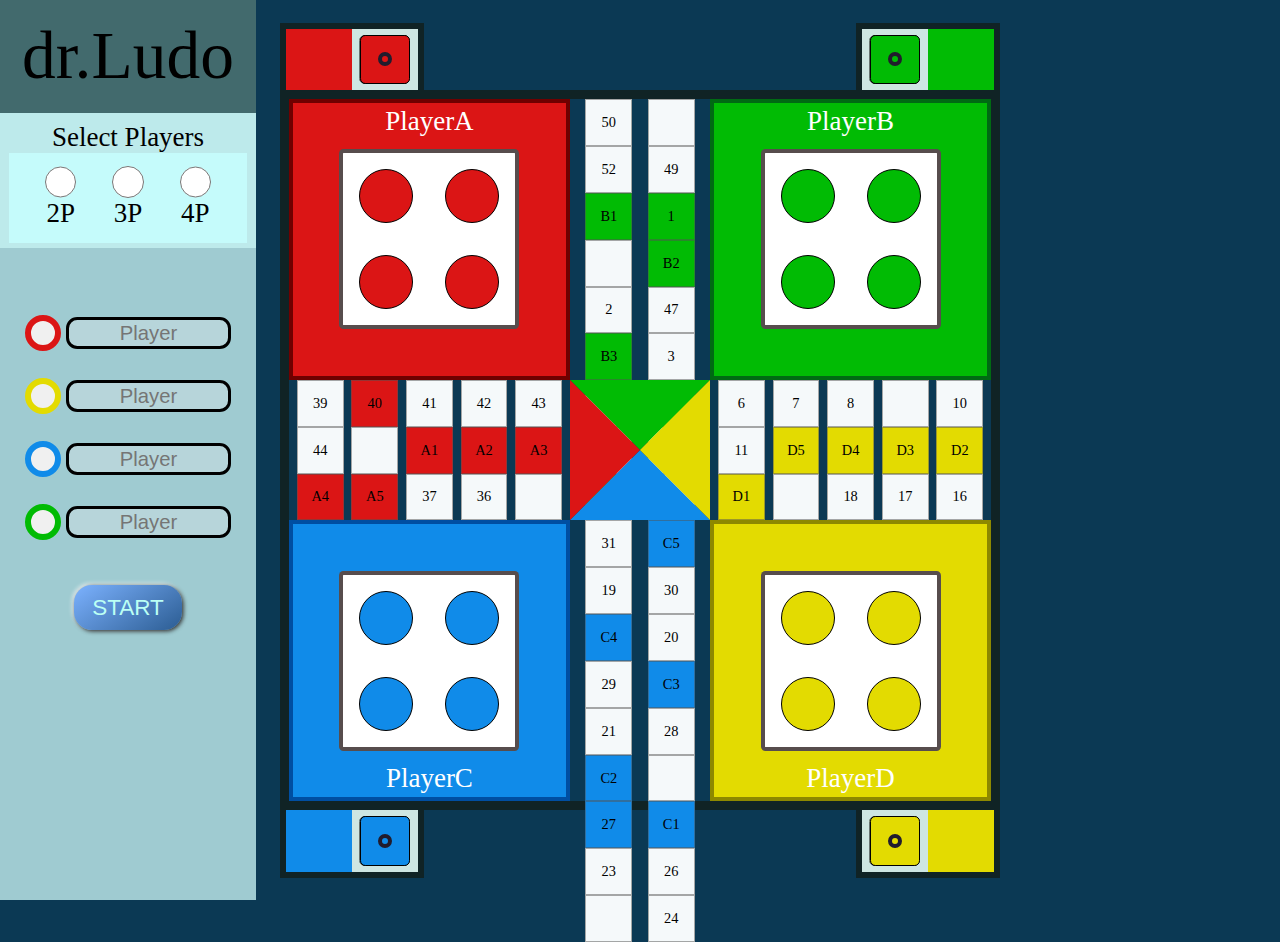
==== Ludo.html @ 198442c1 "Changes made on 26/06/2024 12:09 AM" ====
<!DOCTYPE html>
<html lang="en">

<head>
  <meta charset="UTF-8" />
  <meta name="viewport" content="width=device-width, initial-scale=1.0" />
  <link rel="stylesheet" href="https://cdnjs.cloudflare.com/ajax/libs/font-awesome/6.5.1/css/all.min.css"
    integrity="sha512-DTOQO9RWCH3ppGqcWaEA1BIZOC6xxalwEsw9c2QQeAIftl+Vegovlnee1c9QX4TctnWMn13TZye+giMm8e2LwA=="
    crossorigin="anonymous" referrerpolicy="no-referrer" />
  <title>dr.Ludo</title>
  <link rel="stylesheet" href="Ludo.css" />
  <link rel="stylesheet" href="DiceRoll.css" />
</head>

<body>
  <div class="selectbox">
    <div class="welcome">
      dr.Ludo
    </div>
    <div class="gamemode">
      <p>Select Players</p>
      <div class="radio-group">
        <div class="p2">
          <label>
            <input type="radio" name="options" value="2" />
            <p>2P</p>
          </label>
        </div>
        <div class="p3">
          <label>
            <input type="radio" name="options" value="3" />
            <p>3P</p>
          </label>
        </div>
        <div class="p4">
          <label>
            <input type="radio" name="options" value="4" />
            <p>4P</p>
          </label>
        </div>
      </div>
    </div>

    <div class="nameboxes">
      <div class="name1">
        <label class="tickbox pname1">
          <input type="checkbox" class="Red" />
          <span class="custom-checkbox custom-checkbox1"></span>
          <input type="text" placeholder="Player" class="pInput pInput1 RedInput">
        </label>
      </div>
      <div class="name2">
        <label class="tickbox pname2">
          <input type="checkbox" class="Yellow" />
          <span class="custom-checkbox custom-checkbox2"></span>
          <input type="text" placeholder="Player" class="pInput pInput2 YellowInput">
        </label>
      </div>
      <div class="name3">
        <label class="tickbox pname3">
          <input type="checkbox" class="Blue" />
          <span class="custom-checkbox custom-checkbox3"></span>
          <input type="text" placeholder="Player" class="pInput pInput3 BlueInput">
        </label>
      </div>
      <div class="name4">
        <label class="tickbox pname4">
          <input type="checkbox" class="Green" />
          <span class="custom-checkbox custom-checkbox4"></span>
          <input type="text" placeholder="Player" class="pInput pInput4 GreenInput">
        </label>
      </div>
    </div>

    <div class="startgame">
      <button class="start">START</button>
      <p class="msg"></p>
    </div>

  </div>

  <div class="container">
    <div class="playerstop">
      <div class="player1">
        <div class="tockenbox"></div>
        <div class="diebox">
          <div class="theDice">
            <div class="scene">
              <div class="cube">
                <div class="face front">
                  <p>1</p>
                  <div class="d d1"></div>
                </div>
                <div class="face back">
                  <p>6</p>
                  <div class="d"></div>
                  <div class="d"></div>
                  <div class="d"></div>
                  <div class="d"></div>
                  <div class="d"></div>
                  <div class="d"></div>
                </div>
                <div class="face left">
                  <p>2</p>
                  <div class="d"></div>
                  <div class="d"></div>
                </div>
                <div class="face right">
                  <p>5</p>
                  <div class="d"></div>
                  <div class="d"></div>
                  <div class="d5">
                    <div class="d"></div>
                  </div>
                  <div class="d"></div>
                  <div class="d"></div>
                </div>
                <div class="face top">
                  <p>3</p>
                  <div class="d"></div>
                  <div class="d"></div>
                  <div class="d"></div>
                </div>
                <div class="face bottom">
                  <p>4</p>
                  <div class="d"></div>
                  <div class="d"></div>
                  <div class="d"></div>
                  <div class="d"></div>
                </div>
              </div>
            </div>
          </div>
        </div>
      </div>
      <div class="player2">
        <div class="diebox">
          <div class="theDice">
            <div class="scene">
              <div class="cube">
                <div class="face front">
                  <p>1</p>
                  <div class="d d1"></div>
                </div>
                <div class="face back">
                  <p>6</p>
                  <div class="d"></div>
                  <div class="d"></div>
                  <div class="d"></div>
                  <div class="d"></div>
                  <div class="d"></div>
                  <div class="d"></div>
                </div>
                <div class="face left">
                  <p>2</p>
                  <div class="d"></div>
                  <div class="d"></div>
                </div>
                <div class="face right">
                  <p>5</p>
                  <div class="d"></div>
                  <div class="d"></div>
                  <div class="d5">
                    <div class="d"></div>
                  </div>
                  <div class="d"></div>
                  <div class="d"></div>
                </div>
                <div class="face top">
                  <p>3</p>
                  <div class="d"></div>
                  <div class="d"></div>
                  <div class="d"></div>
                </div>
                <div class="face bottom">
                  <p>4</p>
                  <div class="d"></div>
                  <div class="d"></div>
                  <div class="d"></div>
                  <div class="d"></div>
                </div>
              </div>
            </div>
          </div>
        </div>
        <div class="tockenbox"></div>
      </div>
    </div>

    <div class="ludobox">
      <div class="topbox">
        <div class="boxA">
          <div class="boxAa">
            <div class="boxAleft">
              <div class="boxAaa boxAa1">
                <div class="tocken tocken1-2">
                  <div class="fill">2</div>
                </div>
              </div>
              <div class="boxAaa boxAa2">
                <div class="tocken tocken1-1">
                  <div class="fill">1</div>
                </div>
              </div>
            </div>
            <div class="boxAright">
              <div class="boxAaa boxAa3">
                <div class="tocken tocken1-3">
                  <div class="fill">3</div>
                </div>
              </div>
              <div class="boxAaa boxAa4">
                <div class="tocken tocken1-4">
                  <div class="fill">4</div>
                </div>
              </div>
            </div>
          </div>
          <p>PlayerA</p>
        </div>
        <div class="upboxes">
          <div class="box box50">50</div>
          <div class="box box51"><i class="fa-solid fa-arrow-down"></i></div>
          <div class="box box52">52</div>
          <div class="box box49">49</div>
          <div class="box boxB1">B1</div>
          <div class="box box1">1</div>
          <div class="box box48"><i class="fa-regular fa-star"></i></div>
          <div class="box boxB2">B2</div>
          <div class="box box2">2</div>
          <div class="box box47">47</div>
          <div class="box boxB3">B3</div>
          <div class="box box3">3</div>
          <div class="box box46">46</div>
          <div class="box boxB4">B4</div>
          <div class="box box4">4</div>
          <div class="box box45">45</div>
          <div class="box boxB5">B5</div>
          <div class="box box5">5</div>
        </div>
        <div class="boxB">
          <div class="boxBb">
            <div class="boxBleft">
              <div class="boxBbb boxBb1">
                <div class="tocken tocken2-1">
                  <div class="fill">1</div>
                </div>
              </div>
              <div class="boxBbb boxBb4">
                <div class="tocken tocken2-4">
                  <div class="fill">4</div>
                </div>
              </div>
            </div>
            <div class="boxBright">
              <div class="boxBbb boxBb2">
                <div class="tocken tocken2-2">
                  <div class="fill">2</div>
                </div>
              </div>
              <div class="boxBbb boxBb3">
                <div class="tocken tocken2-3">
                  <div class="fill">3</div>
                </div>
              </div>
            </div>
          </div>
          <p>PlayerB</p>
        </div>
      </div>

      <div class="midbox">
        <div class="leftboxes">
          <div class="box box39">39</div>
          <div class="box box40">40</div>
          <div class="box box41">41</div>
          <div class="box box42">42</div>
          <div class="box box43">43</div>
          <div class="box box44">44</div>
          <div class="box box38"><i class="fa-solid fa-arrow-right"></i></div>
          <div class="box boxA1">A1</div>
          <div class="box boxA2">A2</div>
          <div class="box boxA3">A3</div>
          <div class="box boxA4">A4</div>
          <div class="box boxA5">A5</div>
          <div class="box box37">37</div>
          <div class="box box36">36</div>
          <div class="box box35"><i class="fa-regular fa-star"></i></div>
          <div class="box box34">34</div>
          <div class="box box33">33</div>
          <div class="box box32">32</div>
        </div>
        <div class="centrebox">
          <div class="triup"></div>
          <div class="centremid">
            <div class="trileft"></div>
            <div class="triright"></div>
          </div>
          <div class="tridown"></div>
        </div>
        <div class="rightboxes">
          <div class="box box6">6</div>
          <div class="box box7">7</div>
          <div class="box box8">8</div>
          <div class="box box9"><i class="fa-regular fa-star"></i></i></div>
          <div class="box box10">10</div>
          <div class="box box11">11</div>
          <div class="box boxD5">D5</div>
          <div class="box boxD4">D4</div>
          <div class="box boxD3">D3</div>
          <div class="box boxD2">D2</div>
          <div class="box boxD1">D1</div>
          <div class="box box12"><i class="fa-solid fa-arrow-left"></i></div>
          <div class="box box18">18</div>
          <div class="box box17">17</div>
          <div class="box box16">16</div>
          <div class="box box15">15</div>
          <div class="box box14">14</div>
          <div class="box box13">13</div>
        </div>
      </div>

      <div class="bottombox">
        <div class="boxC">
          <div class="boxCc">
            <div class="boxCleft">
              <div class="boxCcc boxCc3">
                <div class="tocken tocken3-3">
                  <div class="fill">3</div>
                </div>
              </div>
              <div class="boxCcc boxCc2">
                <div class="tocken tocken3-2">
                  <div class="fill">2</div>
                </div>
              </div>
            </div>
            <div class="boxCright">
              <div class="boxCcc boxCc4">
                <div class="tocken tocken3-4">
                  <div class="fill">4</div>
                </div>
              </div>
              <div class="boxCcc boxCc1">
                <div class="tocken tocken3-1">
                  <div class="fill">1</div>
                </div>
              </div>
            </div>
          </div>
          <p>PlayerC</p>
        </div>
        <div class="downboxes">
          <div class="box box31">31</div>
          <div class="box boxC5">C5</div>
          <div class="box box19">19</div>
          <div class="box box30">30</div>
          <div class="box boxC4">C4</div>
          <div class="box box20">20</div>
          <div class="box box29">29</div>
          <div class="box boxC3">C3</div>
          <div class="box box21">21</div>
          <div class="box box28">28</div>
          <div class="box boxC2">C2</div>
          <div class="box box22"><i class="fa-regular fa-star"></i></div>
          <div class="box box27">27</div>
          <div class="box boxC1">C1</div>
          <div class="box box23">23</div>
          <div class="box box26">26</div>
          <div class="box box25"><i class="fa-solid fa-arrow-up"></i></div>
          <div class="box box24">24</div>
        </div>
        <div class="boxD">
          <div class="boxDd">
            <div class="boxDleft">
              <div class="boxDdd boxDd4">
                <div class="tocken tocken4-4">
                  <div class="fill">4</div>
                </div>
              </div>
              <div class="boxDdd boxDd3">
                <div class="tocken tocken4-3">
                  <div class="fill">3</div>
                </div>
              </div>
            </div>
            <div class="boxDright">
              <div class="boxDdd boxDd1">
                <div class="tocken tocken4-1">
                  <div class="fill">1</div>
                </div>
              </div>
              <div class="boxDdd boxDd2">
                <div class="tocken tocken4-2">
                  <div class="fill">2</div>
                </div>
              </div>
            </div>
          </div>
          <p>PlayerD</p>
        </div>
      </div>
    </div>
    <div class="playersbottom">
      <div class="player3 ">
        <div class="tockenbox"></div>

        <div class="diebox">
          <div class="theDice">
            <div class="scene">
              <div class="cube">
                <div class="face front">
                  <p>1</p>
                  <div class="d d1"></div>
                </div>
                <div class="face back">
                  <p>6</p>
                  <div class="d"></div>
                  <div class="d"></div>
                  <div class="d"></div>
                  <div class="d"></div>
                  <div class="d"></div>
                  <div class="d"></div>
                </div>
                <div class="face left">
                  <p>2</p>
                  <div class="d"></div>
                  <div class="d"></div>
                </div>
                <div class="face right">
                  <p>5</p>
                  <div class="d"></div>
                  <div class="d"></div>
                  <div class="d5">
                    <div class="d"></div>
                  </div>
                  <div class="d"></div>
                  <div class="d"></div>
                </div>
                <div class="face top">
                  <p>3</p>
                  <div class="d"></div>
                  <div class="d"></div>
                  <div class="d"></div>
                </div>
                <div class="face bottom">
                  <p>4</p>
                  <div class="d"></div>
                  <div class="d"></div>
                  <div class="d"></div>
                  <div class="d"></div>
                </div>
              </div>
            </div>
          </div>
        </div>
      </div>
      <div class="player4">

        <div class="diebox">
          <div class="theDice">
            <div class="scene">
              <div class="cube">
                <div class="face front">
                  <p>1</p>
                  <div class="d d1"></div>
                </div>
                <div class="face back">
                  <p>6</p>
                  <div class="d"></div>
                  <div class="d"></div>
                  <div class="d"></div>
                  <div class="d"></div>
                  <div class="d"></div>
                  <div class="d"></div>
                </div>
                <div class="face left">
                  <p>2</p>
                  <div class="d"></div>
                  <div class="d"></div>
                </div>
                <div class="face right">
                  <p>5</p>
                  <div class="d"></div>
                  <div class="d"></div>
                  <div class="d5">
                    <div class="d"></div>
                  </div>
                  <div class="d"></div>
                  <div class="d"></div>
                </div>
                <div class="face top">
                  <p>3</p>
                  <div class="d"></div>
                  <div class="d"></div>
                  <div class="d"></div>
                </div>
                <div class="face bottom">
                  <p>4</p>
                  <div class="d"></div>
                  <div class="d"></div>
                  <div class="d"></div>
                  <div class="d"></div>
                </div>
              </div>
            </div>
          </div>
        </div>

        <div class="tockenbox"></div>
      </div>
    </div>
  </div>
  <script src="DiceRoll.js"></script>
  <script src="Ludo.js"></script>
</body>

</html>
---- Ludo.css ----
* {
  margin: 0px;
  padding: 0px;
  box-sizing: border-box;
}

:root {
  --red: #db1515;
  --yellow: #e3db01;
  --blue: #108be9;
  --green: #01bb04;

  --TockenBorderPassive: #ffffff;
  --TockenBorderActive: #6a0303;

  --p1color: var(--red);
  --p2color: var(--green);
  --p3color: var(--blue);
  --p4color: var(--yellow);
}

body {
  height: 100vh;
  width: 100vw;
  background-color: #0b3954;
  display: flex;
  align-items: center;
  justify-content: center;
  position: relative;
}

@media (orientation: portrait) {
  .selectbox {
    width: 100%;
    height: 20vmin;
    background-color: #e5f0ecc1;
    display: flex;
    align-items: center;
    justify-content: center;
    position: absolute;
    bottom: 0;
  }
}

@media (orientation: landscape) {
  .selectbox {
    width: 20%;
    height: 100%;
    background-color: #c5f1f1cb;
    display: flex;
    flex-direction: column;
    align-items: center;
    justify-content: start;
    position: absolute;
    left: 0;
    z-index: 2;
  }

  .welcome {
    width: 100%;
    height: 12.5vmin;
    font-size: 7.5vmin;
    background-color: #0930309f;
    display: flex;
    flex-direction: column;
    align-items: center;
    justify-content: center;
  }

  .gamemode {
    width: 100%;
    height: 15vmin;
    padding: 1vmin;
    margin-bottom: 5vmin;
    font-size: 3vmin;
    background-color: #c5f1f1cb;
    display: flex;
    flex-direction: column;
    align-items: center;
    justify-content: space-around;
  }

  .radio-group {
    width: 100%;
    height: 10vmin;
    padding: 2vmin;
    background-color: #c6ffffcb;
    display: flex;
    align-items: center;
    justify-content: space-around;
  }

  .radio-group input[type="radio"] {
    width: 3.5vmin;
    height: 3.5vmin;
    margin-right: 0px;
    accent-color: #8d2626;
    cursor: pointer;
  }

  .radio-group label {
    cursor: pointer;
    display: flex;
    align-items: center;
  }

  .nameboxes {
    margin-bottom: 2.5vmin;
  }

  .p2 label,
  .p3 label,
  .p4 label {
    /* width: 30%;
    height: 100%; */
    display: flex;
    flex-direction: column;
    /* flex-wrap: wrap; */
    align-items: center;
    justify-content: center;
    cursor: pointer;
  }

  .name1,
  .name2,
  .name3,
  .name4 {
    height: 5vmin;
    margin: 2vmin;
    display: flex;
    align-items: center;
    justify-content: center;
  }

  .tickbox {
    display: flex;
    align-items: center;
    justify-content: center;
  }

  /* Hide the default checkbox */
  .tickbox input[type="checkbox"] {
    position: absolute;
    opacity: 0;
    cursor: pointer;
  }

  /* Create a custom checkbox */
  .tickbox .custom-checkbox {
    display: inline-block;
    width: 4vmin;
    height: 4vmin;
    /* margin-bottom: 2.5vmin; */
    background-color: #f0f0f0;
    border: 0.75vmin solid #dddddd;
    border-radius: 50%;
    margin-right: 5px;
    vertical-align: middle;
    cursor: pointer;
  }

  .tickbox .custom-checkbox1 {
    border-color: var(--red);
  }

  .tickbox .custom-checkbox2 {
    border-color: var(--yellow);
  }

  .tickbox .custom-checkbox3 {
    border-color: var(--blue);
  }

  .tickbox .custom-checkbox4 {
    border-color: var(--green);
  }

  /* Checkmark (hidden by default) */
  .tickbox .custom-checkbox::after {
    content: "";
    position: absolute;
    display: none;
    left: 6px;
    top: 2px;
    width: 6px;
    height: 12px;
    border: solid white;
    border-width: 0 2px 2px 0;
    transform: rotate(45deg);
  }

  /* Show checkmark when checked */
  /* .tickbox input[type="checkbox"]:checked + .custom-checkbox::after {
  display: block;
} */

  /* Change background color when checked */
  .pname1 input[type="checkbox"]:checked + .custom-checkbox {
    background: linear-gradient(145deg, #fe8484, #ff1515);
    box-shadow: 0.15vmin 0.15vmin 0.25vmin #6f0000;
    background-color: var(--red);
  }

  /* Change background color when checked */
  .pname2 input[type="checkbox"]:checked + .custom-checkbox {
    background: linear-gradient(145deg, #fcffd5, #eeff00);
    box-shadow: 0.15vmin 0.15vmin 0.25vmin #717900;
    background-color: var(--yellow);
    border-color: var(--yellow);
  }

  /* Change background color when checked */
  .pname3 input[type="checkbox"]:checked + .custom-checkbox {
    background: linear-gradient(145deg, #84b7fe, #227bf9);
    box-shadow: 0.15vmin 0.15vmin 0.25vmin #003784;
    background-color: var(--blue);
    border-color: var(--blue);
  }

  /* Change background color when checked */
  .pname4 input[type="checkbox"]:checked + .custom-checkbox {
    background: linear-gradient(145deg, #cdfac7, #1aff00);
    box-shadow: 0.15vmin 0.15vmin 0.25vmin #0e9100;
    background-color: var(--green);
    border-color: var(--green);
  }

  .pInput {
    width: 75%;
    height: 3.5vmin;
    text-align: center;
    font-size: 2.25vmin;
    border-radius: 1.25vmin;
  }

  .pInput:focus{
    border: none;
  }

  .pInput1:disabled,
  .pInput2:disabled,
  .pInput3:disabled,
  .pInput4:disabled {
    border: 0.35vmin solid #000000;
  }

  .pInput1:enabled {
    border: 0.35vmin solid var(--red);
  }
  
  .pInput2:enabled {
    border: 0.35vmin solid var(--yellow);
  }

  .pInput3:enabled {
    border: 0.35vmin solid var(--blue);
  }

  .pInput4:enabled {
    border: 0.35vmin solid var(--green);
  }

  .startgame {
    display: flex;
    flex-direction: column;
    align-items: center;
    justify-content: center;
  }

  .startgame button {
    width: 12vmin;
    height: 5vmin;
    font-size: 2.5vmin;
    line-height: 5vmin;
    color: #bbfff4;
    background-color: #13468e;
    border: none;
    border-radius: 2vmin;
    margin-bottom: 2vmin;
    background: linear-gradient(145deg, #7cb2ff, #00337bb9);
    box-shadow: 0.15vmin 0.15vmin 0.5vmin #292929,
      -0.15vmin -0.15vmin 0.5vmin #fafafa;
    cursor: pointer;
  }

  button:hover {
    color: #bbfff4;
    background-color: #1870eb;
  }

  button:active {
    color: #00ff1e;
    border: 0.005vmin solid #69a8ff;
    background: #004ebb9a;
    box-shadow: none;

    /* background: linear-gradient(145deg, #cacaca, #f0f0f0);
    box-shadow: 2px 2px 4px #5a5a5a, 
                -2px -2px 4px #ffffff; */
  }

  .msg {
    width: 75%;
    font-size: 2.5vmin;
    text-align: center;
    color: #410064;
  }
}

.container {
  height: 95vmin;
  width: 80vmin;
  /* border: 1.5vmin solid #000000; */
  border-radius: 0.5vmin;
  background-color: transparent;
  display: flex;
  flex-direction: column;
  align-items: center;
  justify-content: center;
}

.ludobox {
  height: 80vmin;
  width: 80vmin;
  border: 1vmin solid #102325;
  /* border-radius: 0.25vmin; */
  background-color: transparent;
  display: flex;
  flex-direction: column;
  align-items: center;
  justify-content: center;
}

.topbox {
  height: 40%;
  width: 100%;
  display: flex;
  align-items: center;
  justify-content: center;
}

.boxA {
  height: 100%;
  width: 40%;
  display: flex;
  align-items: center;
  justify-content: center;
  border: 0.5vmin solid #6f0000;
  /* background-color: #e11212; */
  position: relative;
}

.boxA p,
.boxB p {
  position: absolute;
  top: 1%;
  font-size: 3vmin;
  color: #ffffff;
}

.boxC p,
.boxD p {
  position: absolute;
  bottom: 1%;
  font-size: 3vmin;
  color: #ffffff;
}

.boxAa,
.boxBb,
.boxCc,
.boxDd {
  height: 20vmin;
  width: 20vmin;
  border-radius: 0.5vmin;
  border: 0.5vmin solid #2f2323ce;
  display: flex;
  justify-content: space-between;
  background-color: #ffffff;
}

.boxAleft,
.boxAright,
.boxBleft,
.boxBright,
.boxCleft,
.boxCright,
.boxDleft,
.boxDright {
  /* margin: vmin; */
  display: flex;
  flex-wrap: wrap;
  align-items: center;
  justify-content: center;
}

.boxAaa {
  height: 6vmin;
  width: 6vmin;
  border: 0.2vmin solid #000000;
  border-radius: 50%;
  display: flex;
  align-items: center;
  justify-content: center;
  position: relative;
}

.tocken {
  width: 4.5vmin;
  height: 4.5vmin;
  border: 0.3vmin dashed var(--TockenBorderPassive);
  border-radius: 50%;
  background-color: #ffffff;
  display: flex;
  align-items: center;
  justify-content: center;
}

.fill {
  border: 0.35vmin solid #000000;
}

.tocken1-1 .fill,
.tocken1-2 .fill,
.tocken1-3 .fill,
.tocken1-4 .fill {
  width: 100%;
  height: 100%;
  border-radius: 50%;
  background: linear-gradient(145deg, #ffa6a6, #c90000);
  background-color: var(--p1color);
}

.tocken2-1 .fill,
.tocken2-2 .fill,
.tocken2-3 .fill,
.tocken2-4 .fill {
  width: 100%;
  height: 100%;
  border-radius: 50%;
  background: linear-gradient(145deg, #9dfe9e, #007002);
  background-color: var(--p2color);
  opacity: 0.75;
}

.tocken3-1 .fill,
.tocken3-2 .fill,
.tocken3-3 .fill,
.tocken3-4 .fill {
  width: 100%;
  height: 100%;
  border-radius: 50%;
  background: linear-gradient(145deg, #88cbff, #004981);
  background-color: var(--p3color);
  opacity: 0.75;
}

.tocken4-1 .fill,
.tocken4-2 .fill,
.tocken4-3 .fill,
.tocken4-4 .fill {
  width: 100%;
  height: 100%;
  border-radius: 50%;
  background: linear-gradient(145deg, #ffffff, #c3bc00);
  background-color: var(--p4color);
  opacity: 0.75;
}

.upboxes {
  height: 100%;
  width: 20%;
  display: flex;
  flex-wrap: wrap;
  align-items: center;
  justify-content: space-evenly;
}

.boxB {
  height: 100%;
  width: 40%;
  border: 0.5vmin solid #006a13;
  display: flex;
  align-items: center;
  justify-content: center;
  /* background-color: #000000; */
  position: relative;
}

.boxBbb {
  height: 6vmin;
  width: 6vmin;
  border: 0.2vmin solid #000000;
  border-radius: 50%;
  display: flex;
  flex-wrap: wrap;
  align-items: center;
  justify-content: center;
}

.midbox {
  height: 20%;
  width: 100%;
  display: flex;
  align-items: center;
  justify-content: center;
}

.leftboxes {
  height: 100%;
  width: 40%;
  display: flex;
  flex-wrap: wrap;
  align-items: center;
  justify-content: space-evenly;
}

.centrebox {
  height: 100%;
  width: 20%;
  /* border: 0.05vmin solid #5353537f; */
  display: flex;
  flex-direction: column;

  /* background-color: #dee112; */
}

.triup {
  width: 100%;
  height: 100%;
  border-left: 7.815vmin solid transparent;
  border-right: 7.815vmin solid transparent;
  border-top: 7.815vmin solid var(--green);
}

.centremid {
  height: 100%;
  width: 50%;
  display: flex;
  align-items: center;
  justify-content: center;
  position: relative;
}

.trileft {
  width: 100%;
  height: 15.63vmin;
  border-top: 7.815vmin solid transparent;
  border-left: 7.815vmin solid var(--red);
  border-bottom: 7.815vmin solid transparent;
  display: flex;
  align-items: center;
  justify-content: center;
  position: absolute;
}

.triright {
  width: 100%;
  height: 15.63vmin;
  border-top: 7.815vmin solid transparent;
  border-right: 7.815vmin solid var(--yellow);
  border-bottom: 7.815vmin solid transparent;
  /* display: flex;
    align-items: center;
    justify-content: center; */
  position: absolute;
  right: -100%;
}

.tridown {
  width: 100%;
  height: 100%;
  border-left: 7.815vmin solid transparent;
  border-right: 7.815vmin solid transparent;
  border-bottom: 7.815vmin solid var(--blue);
}

.rightboxes {
  height: 100%;
  width: 40%;
  display: flex;
  flex-wrap: wrap;
  align-items: center;
  justify-content: space-evenly;
}

.bottombox {
  height: 40%;
  width: 100%;
  display: flex;
  align-items: center;
  justify-content: center;
}

.boxC {
  height: 100%;
  width: 40%;
  border: 0.5vmin solid #004ea1;
  display: flex;
  align-items: center;
  justify-content: center;
  /* background-color: #176ad7; */
  position: relative;
}

.boxCcc {
  height: 6vmin;
  width: 6vmin;
  border: 0.2vmin solid #000000;
  border-radius: 50%;
  display: flex;
  flex-wrap: wrap;
  align-items: center;
  justify-content: center;
}

.downboxes {
  height: 100%;
  width: 20%;
  display: flex;
  flex-wrap: wrap;
  align-items: center;
  justify-content: space-evenly;
}

.boxD {
  height: 100%;
  width: 40%;
  border: 0.5vmin solid #8d8800;
  display: flex;
  align-items: center;
  justify-content: center;
  /* background-color: #ddd710; */
  position: relative;
}

.boxDdd {
  height: 6vmin;
  width: 6vmin;
  border: 0.2vmin solid #000000;
  border-radius: 50%;
  display: flex;
  flex-wrap: wrap;
  align-items: center;
  justify-content: center;
}

.box {
  height: 5.21vmin;
  width: 5.21vmin;
  border: 0.05vmin solid #5353537f;
  display: flex;
  align-items: center;
  justify-content: center;
  background-color: #f5f9fa;
  font-size: 90%;
}

.box51 {
  color: var(--green);
}

.box12 {
  color: var(--yellow);
}

.box25 {
  color: var(--blue);
}

.box38 {
  color: var(--red);
}

.boxA1,
.boxA2,
.boxA3,
.boxA4,
.boxA5,
.box40,
.boxA,
.boxAaa {
  background-color: var(--red);
}

.boxB1,
.boxB2,
.boxB3,
.boxB4,
.boxB5,
.box1,
.boxB,
.boxBbb {
  background-color: var(--green);
}

.boxC1,
.boxC2,
.boxC3,
.boxC4,
.boxC5,
.box27,
.boxC,
.boxCcc {
  background-color: var(--blue);
}

.boxD1,
.boxD2,
.boxD3,
.boxD4,
.boxD5,
.box14,
.boxD,
.boxDdd {
  background-color: var(--yellow);
}

.playerstop {
  height: 8vmin;
  width: 100%;
  /* border-width: 1vmin 1vmin 0vmin 1vmin;
  border-style: solid;
  border-color: #102325; */
  background-color: transparent;
  display: flex;
  align-items: center;
  justify-content: space-between;
}

.playersbottom {
  height: 8vmin;
  width: 100%;
  background-color: transparent;
  display: flex;
  align-items: center;
  justify-content: space-between;
}

.player1 {
  height: 100%;
  width: 20%;
  color: #ffffff;
  border-width: 0.75vmin 0.75vmin 0vmin 0.75vmin;
  border-style: solid;
  border-color: #102325;
  background-color: var(--p1color);
  display: flex;
  align-items: center;
  justify-content: space-evenly;
}

.player2 {
  height: 100%;
  width: 20%;
  color: #ffffff;
  border-width: 0.75vmin 0.75vmin 0vmin 0.75vmin;
  border-style: solid;
  border-color: #102325;
  background-color: var(--p2color);
  display: flex;
  align-items: center;
  justify-content: space-evenly;
}

.player3 {
  height: 100%;
  width: 20%;
  color: #ffffff;
  border-width: 0vmin 0.75vmin 0.75vmin 0.75vmin;
  border-style: solid;
  border-color: #102325;
  background-color: var(--p3color);
  display: flex;
  align-items: center;
  justify-content: space-evenly;
}

.player4 {
  height: 100%;
  width: 20%;
  color: #ffffff;
  border-width: 0vmin 0.75vmin 0.75vmin 0.75vmin;
  border-style: solid;
  border-color: #102325;
  background-color: var(--p4color);
  display: flex;
  align-items: center;
  justify-content: space-evenly;
}

.tockenbox {
  height: 100%;
  width: 50%;
}

.diebox {
  height: 100%;
  width: 50%;
}

.theDice {
  height: 100%;
  width: 100%;
  /* margin-top: 0.5vmin; */
  /* border-radius: 1vmin; */
  background-color: #cee6e2;
  display: flex;
  align-items: center;
  justify-content: center;
}

.hide {
  display: none;
}
---- DiceRoll.css ----
/* styles.css */
/* * {
  margin: 0;
  padding: 0;
  box-sizing: border-box;
} */
/* 
body {
  display: flex;
  flex-direction: column;
  justify-content: center;
  align-items: center;
  height: 100vh;
  background-color: #f4f4f4;
  font-family: Arial, sans-serif;
} */
:root{
  --cube-size: 5.5vmin;
  --face-shift: 2.75vmin;
  --die-colorRed: #db1515;
  --die-colorYellow: #e3db01;
  --die-colorBlue: #108be9;
  --die-colorGreen: #01bb04;
}

.scene {
  width: var(--cube-size);
  height: var(--cube-size);
  /* perspective: 500vmin; */
}

.cube {
  width: 100%;
  height: 100%;
  position: relative;
  transform-style: preserve-3d;
  transform: translateZ(-50px);
  transition: transform 0.5s;
}

.face {
  position: absolute;
  width: 100%;
  height: 100%;
  padding: 1.25%;
  border: 0.15vmin solid #000;
  border-radius: 0.6vmin;
  display: flex;
  flex-wrap: wrap;
  justify-content: center;
  align-items: center;
  gap: 2vmin;
}

.player1 .face {
  background-color: var(--die-colorRed);
}

.player2 .face {
  background-color: var(--die-colorGreen);
}

.player3 .face {
  background-color: var(--die-colorBlue);
}

.player4 .face {
  background-color: var(--die-colorYellow);
}

.face p {
  position: absolute;
  font-size: 0;
}

.back {
  display: flex;
  flex-direction: column;
  flex-wrap: wrap;
  align-items: center;
  justify-content: center;
  gap: 7.5%;
}

.top {
  display: flex;
  flex-direction: column;
  flex-wrap: wrap;
  align-items: center;
  justify-content: center;
  gap: 7.5%;
}

.bottom {
  display: flex;
  flex-direction: column;
  flex-wrap: wrap;
  align-items: center;
  justify-content: center;
  gap: 25%;
}

.right {
  /* padding: 0% 5%; */
  display: flex;
  /* flex-direction: column; */
  flex-wrap: wrap;
  align-items: center;
  justify-content: center;
  gap: 40%;
}

.d5 {
  width: 100%;
  height: 100%;
  display: flex;
  align-items: center;
  justify-content: center;
  position: absolute;
}

.d {
  width: 20%;
  height: 20%;
  border: 0.25vmin solid #211c2d;
  border-radius: 50%;
  /* background-color: #fffd82; */
}

.d1{
  width: 30%;
  height: 30%;
  border: 0.5vmin solid #211c2d;
  border-radius: 50%;
}

.front {
  transform: rotateY(0deg) translateZ(var(--face-shift));
}
.back {
  transform: rotateY(180deg) translateZ(var(--face-shift));
}
.left {
  transform: rotateY(-90deg) translateZ(var(--face-shift));
}
.right {
  transform: rotateY(90deg) translateZ(var(--face-shift));
}
.top {
  transform: rotateX(90deg) translateZ(var(--face-shift));
}
.bottom {
  transform: rotateX(-90deg) translateZ(var(--face-shift));
}
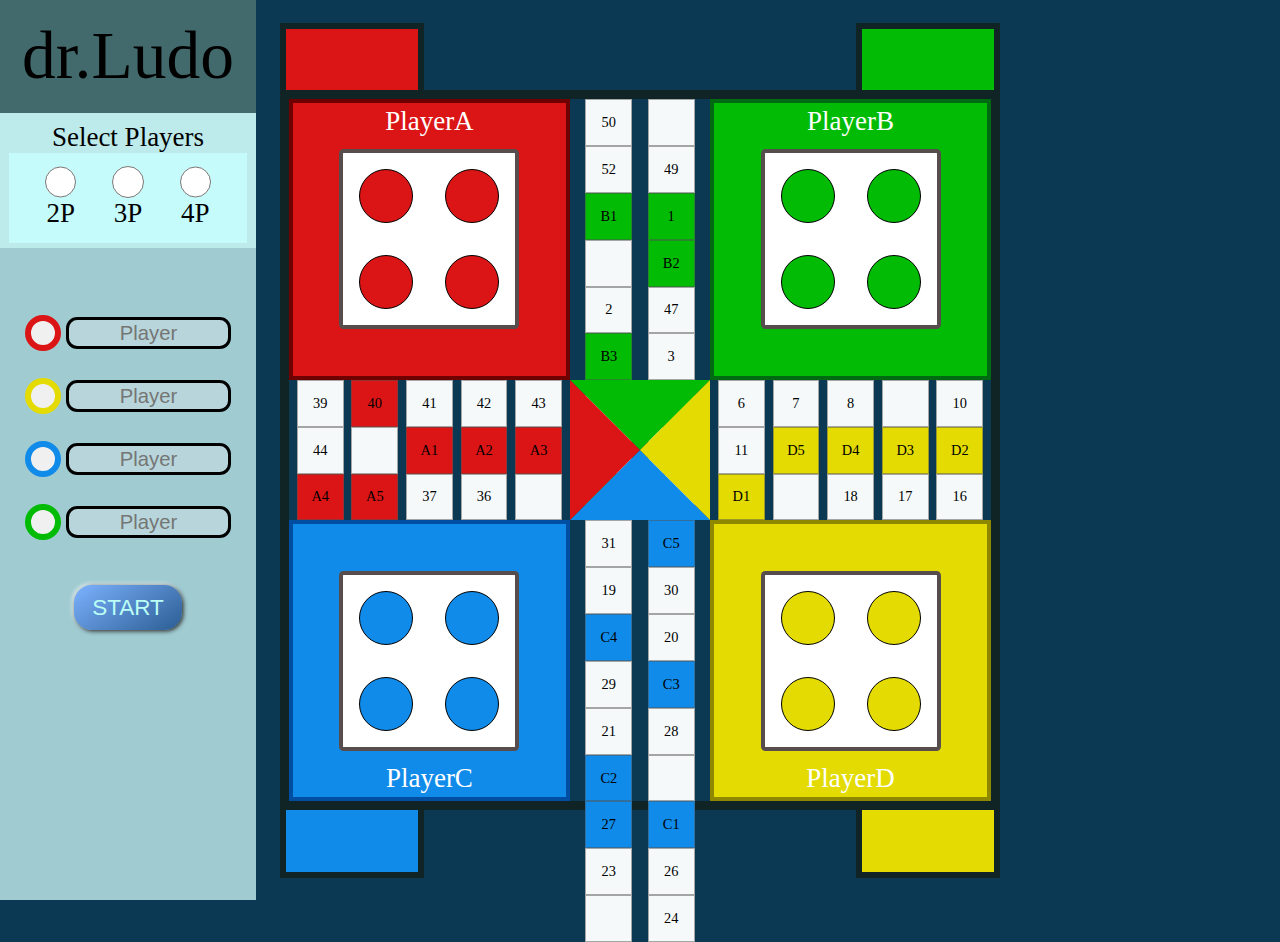
==== commit 838cca55: "Display Tockens" ====
--- a/Ludo.html
+++ b/Ludo.html
@@ -193,24 +193,24 @@
           <div class="boxAa">
             <div class="boxAleft">
               <div class="boxAaa boxAa1">
-                <div class="tocken tocken1-2">
+                <div class="tocken tocken1 tocken1-2">
                   <div class="fill">2</div>
                 </div>
               </div>
               <div class="boxAaa boxAa2">
-                <div class="tocken tocken1-1">
+                <div class="tocken tocken1 tocken1-1">
                   <div class="fill">1</div>
                 </div>
               </div>
             </div>
             <div class="boxAright">
               <div class="boxAaa boxAa3">
-                <div class="tocken tocken1-3">
+                <div class="tocken tocken1 tocken1-3">
                   <div class="fill">3</div>
                 </div>
               </div>
               <div class="boxAaa boxAa4">
-                <div class="tocken tocken1-4">
+                <div class="tocken tocken1 tocken1-4">
                   <div class="fill">4</div>
                 </div>
               </div>
@@ -242,24 +242,24 @@
           <div class="boxBb">
             <div class="boxBleft">
               <div class="boxBbb boxBb1">
-                <div class="tocken tocken2-1">
+                <div class="tocken tocken2 tocken2-1">
                   <div class="fill">1</div>
                 </div>
               </div>
               <div class="boxBbb boxBb4">
-                <div class="tocken tocken2-4">
+                <div class="tocken tocken2 tocken2-4">
                   <div class="fill">4</div>
                 </div>
               </div>
             </div>
             <div class="boxBright">
               <div class="boxBbb boxBb2">
-                <div class="tocken tocken2-2">
+                <div class="tocken tocken2 tocken2-2">
                   <div class="fill">2</div>
                 </div>
               </div>
               <div class="boxBbb boxBb3">
-                <div class="tocken tocken2-3">
+                <div class="tocken tocken2 tocken2-3">
                   <div class="fill">3</div>
                 </div>
               </div>
@@ -325,24 +325,24 @@
           <div class="boxCc">
             <div class="boxCleft">
               <div class="boxCcc boxCc3">
-                <div class="tocken tocken3-3">
+                <div class="tocken tocken3 tocken3-3">
                   <div class="fill">3</div>
                 </div>
               </div>
               <div class="boxCcc boxCc2">
-                <div class="tocken tocken3-2">
+                <div class="tocken tocken3 tocken3-2">
                   <div class="fill">2</div>
                 </div>
               </div>
             </div>
             <div class="boxCright">
               <div class="boxCcc boxCc4">
-                <div class="tocken tocken3-4">
+                <div class="tocken tocken3 tocken3-4">
                   <div class="fill">4</div>
                 </div>
               </div>
               <div class="boxCcc boxCc1">
-                <div class="tocken tocken3-1">
+                <div class="tocken tocken3 tocken3-1">
                   <div class="fill">1</div>
                 </div>
               </div>
@@ -374,24 +374,24 @@
           <div class="boxDd">
             <div class="boxDleft">
               <div class="boxDdd boxDd4">
-                <div class="tocken tocken4-4">
+                <div class="tocken tocken4 tocken4-4">
                   <div class="fill">4</div>
                 </div>
               </div>
               <div class="boxDdd boxDd3">
-                <div class="tocken tocken4-3">
+                <div class="tocken tocken4 tocken4-3">
                   <div class="fill">3</div>
                 </div>
               </div>
             </div>
             <div class="boxDright">
               <div class="boxDdd boxDd1">
-                <div class="tocken tocken4-1">
+                <div class="tocken tocken4 tocken4-1">
                   <div class="fill">1</div>
                 </div>
               </div>
               <div class="boxDdd boxDd2">
-                <div class="tocken tocken4-2">
+                <div class="tocken tocken4 tocken4-2">
                   <div class="fill">2</div>
                 </div>
               </div>
--- a/Ludo.css
+++ b/Ludo.css
@@ -195,14 +195,14 @@
 } */
 
   /* Change background color when checked */
-  .pname1 input[type="checkbox"]:checked + .custom-checkbox {
+  .pname1 input[type="checkbox"]:checked+.custom-checkbox {
     background: linear-gradient(145deg, #fe8484, #ff1515);
     box-shadow: 0.15vmin 0.15vmin 0.25vmin #6f0000;
     background-color: var(--red);
   }
 
   /* Change background color when checked */
-  .pname2 input[type="checkbox"]:checked + .custom-checkbox {
+  .pname2 input[type="checkbox"]:checked+.custom-checkbox {
     background: linear-gradient(145deg, #fcffd5, #eeff00);
     box-shadow: 0.15vmin 0.15vmin 0.25vmin #717900;
     background-color: var(--yellow);
@@ -210,7 +210,7 @@
   }
 
   /* Change background color when checked */
-  .pname3 input[type="checkbox"]:checked + .custom-checkbox {
+  .pname3 input[type="checkbox"]:checked+.custom-checkbox {
     background: linear-gradient(145deg, #84b7fe, #227bf9);
     box-shadow: 0.15vmin 0.15vmin 0.25vmin #003784;
     background-color: var(--blue);
@@ -218,7 +218,7 @@
   }
 
   /* Change background color when checked */
-  .pname4 input[type="checkbox"]:checked + .custom-checkbox {
+  .pname4 input[type="checkbox"]:checked+.custom-checkbox {
     background: linear-gradient(145deg, #cdfac7, #1aff00);
     box-shadow: 0.15vmin 0.15vmin 0.25vmin #0e9100;
     background-color: var(--green);
@@ -233,7 +233,7 @@
     border-radius: 1.25vmin;
   }
 
-  .pInput:focus{
+  .pInput:focus {
     border: none;
   }
 
@@ -247,7 +247,7 @@
   .pInput1:enabled {
     border: 0.35vmin solid var(--red);
   }
-  
+
   .pInput2:enabled {
     border: 0.35vmin solid var(--yellow);
   }
@@ -812,4 +812,4 @@
 
 .hide {
   display: none;
-}
+}--- a/DiceRoll.css
+++ b/DiceRoll.css
@@ -14,7 +14,7 @@
   background-color: #f4f4f4;
   font-family: Arial, sans-serif;
 } */
-:root{
+:root {
   --cube-size: 5.5vmin;
   --face-shift: 2.75vmin;
   --die-colorRed: #db1515;
@@ -127,7 +127,7 @@
   /* background-color: #fffd82; */
 }
 
-.d1{
+.d1 {
   width: 30%;
   height: 30%;
   border: 0.5vmin solid #211c2d;
@@ -137,18 +137,23 @@
 .front {
   transform: rotateY(0deg) translateZ(var(--face-shift));
 }
+
 .back {
   transform: rotateY(180deg) translateZ(var(--face-shift));
 }
+
 .left {
   transform: rotateY(-90deg) translateZ(var(--face-shift));
 }
+
 .right {
   transform: rotateY(90deg) translateZ(var(--face-shift));
 }
+
 .top {
   transform: rotateX(90deg) translateZ(var(--face-shift));
 }
+
 .bottom {
   transform: rotateX(-90deg) translateZ(var(--face-shift));
-}
+}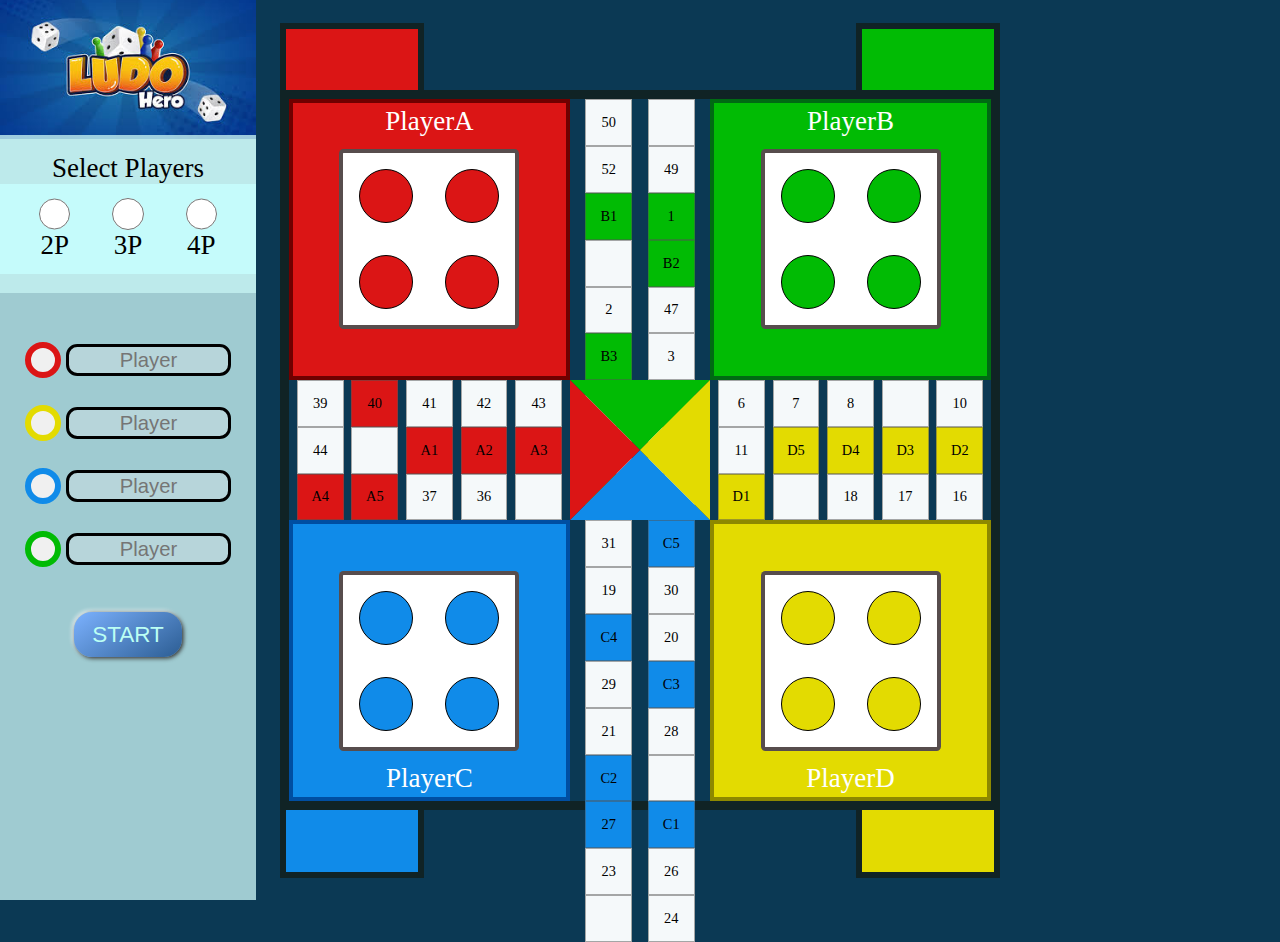
==== commit 7af34fe1: "Add BG Image" ====
--- a/Ludo.html
+++ b/Ludo.html
@@ -15,7 +15,8 @@
 <body>
   <div class="selectbox">
     <div class="welcome">
-      dr.Ludo
+      <img src="LudoBG.jpeg" alt="">
+      <!-- dr.Ludo -->
     </div>
     <div class="gamemode">
       <p>Select Players</p>
@@ -56,6 +57,9 @@
           <input type="text" placeholder="Player" class="pInput pInput2 YellowInput">
         </label>
       </div>
+
+      <hr class="hide">
+
       <div class="name3">
         <label class="tickbox pname3">
           <input type="checkbox" class="Blue" />
@@ -515,4 +519,4 @@
   <script src="Ludo.js"></script>
 </body>
 
-</html>+</html>
--- a/Ludo.css
+++ b/Ludo.css
@@ -58,20 +58,29 @@
 
   .welcome {
     width: 100%;
-    height: 12.5vmin;
+    height: 15vmin;
     font-size: 7.5vmin;
-    background-color: #0930309f;
+    /* background-color: #0930309f; */
     display: flex;
     flex-direction: column;
     align-items: center;
     justify-content: center;
+    position: relative;
+    /* background: url("E:\Pictures\Downloads\chess-pawns-colors.jpg") no-repeat fixed center; */
+  }
+
+  .welcome img{
+    width: 100%;
+    height: 200%;
+    position: relative;
+    z-index: -1;
   }
 
   .gamemode {
     width: 100%;
-    height: 15vmin;
-    padding: 1vmin;
-    margin-bottom: 5vmin;
+    height: 17.5vmin;
+    padding: 2vmin 0vmin;
+    margin-bottom: 3vmin;
     font-size: 3vmin;
     background-color: #c5f1f1cb;
     display: flex;
@@ -141,6 +150,7 @@
   /* Hide the default checkbox */
   .tickbox input[type="checkbox"] {
     position: absolute;
+    display: none;
     opacity: 0;
     cursor: pointer;
   }
@@ -258,6 +268,11 @@
 
   .pInput4:enabled {
     border: 0.35vmin solid var(--green);
+  }
+
+  hr{
+    border-top: 0.001vmin solid #00d0ff;
+    border-bottom: 0.001vmin solid #ffffff;
   }
 
   .startgame {
@@ -812,4 +827,4 @@
 
 .hide {
   display: none;
-}+}
--- a/DiceRoll.css
+++ b/DiceRoll.css
@@ -156,4 +156,4 @@
 
 .bottom {
   transform: rotateX(-90deg) translateZ(var(--face-shift));
-}+}
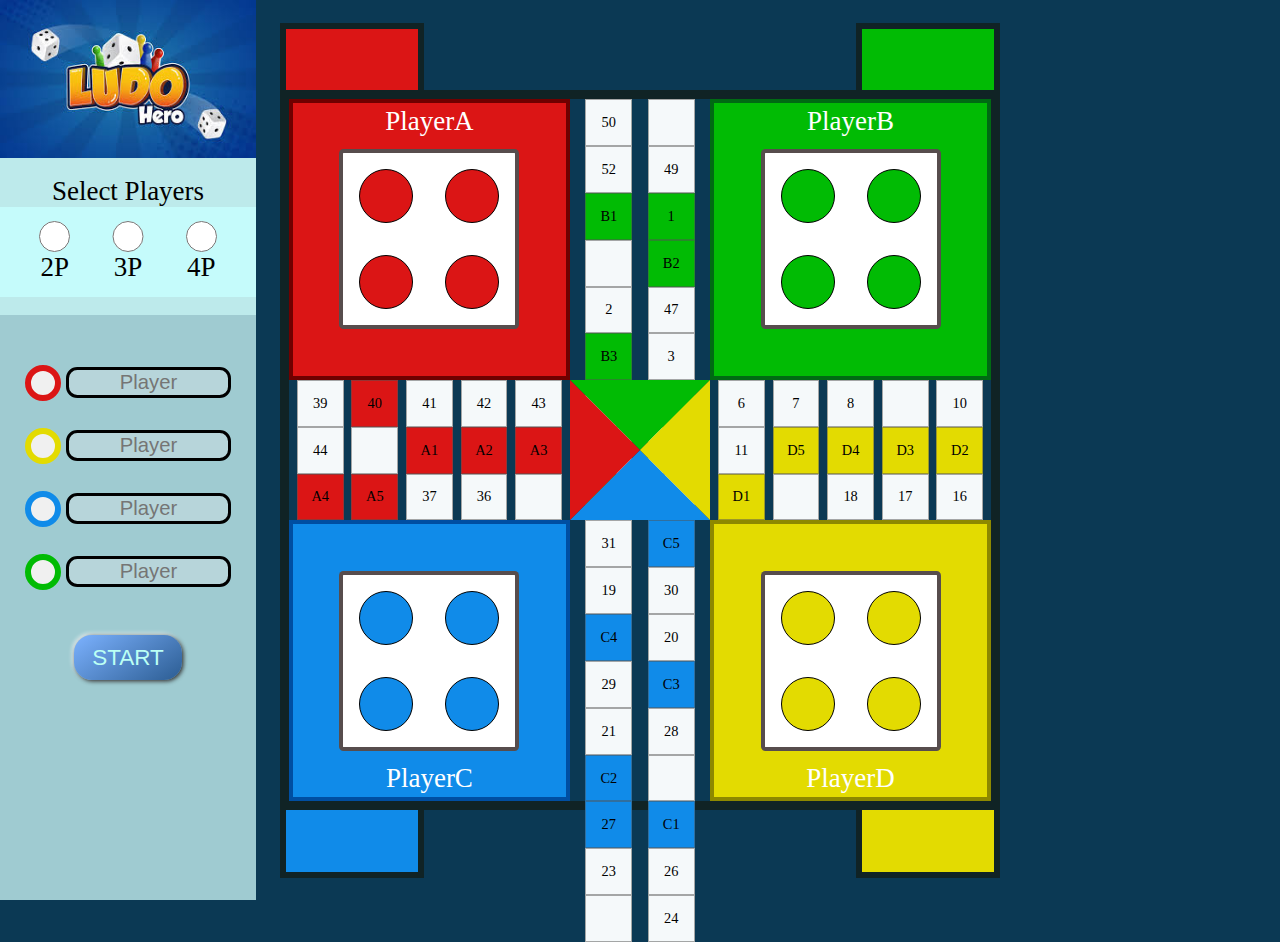
==== commit edb27ee9: "Add Sound Effects" ====
--- a/Ludo.html
+++ b/Ludo.html
@@ -21,6 +21,7 @@
     <div class="gamemode">
       <p>Select Players</p>
       <div class="radio-group">
+        <audio class="modesound" src="mixkit-typewriter-soft-click-1125.wav"></audio>
         <div class="p2">
           <label>
             <input type="radio" name="options" value="2" />
@@ -43,6 +44,7 @@
     </div>
 
     <div class="nameboxes">
+      <audio class="tickboxsound" src="mixkit-gate-latch-click-1924.wav"></audio>
       <div class="name1">
         <label class="tickbox pname1">
           <input type="checkbox" class="Red" />
@@ -77,6 +79,7 @@
     </div>
 
     <div class="startgame">
+      <audio class="startsound" src="mixkit-clear-mouse-clicks-2997.wav"></audio>
       <button class="start">START</button>
       <p class="msg"></p>
     </div>
--- a/Ludo.css
+++ b/Ludo.css
@@ -58,7 +58,7 @@
 
   .welcome {
     width: 100%;
-    height: 15vmin;
+    height: 17.5%;
     font-size: 7.5vmin;
     /* background-color: #0930309f; */
     display: flex;
@@ -71,7 +71,7 @@
 
   .welcome img{
     width: 100%;
-    height: 200%;
+    height: 100%;
     position: relative;
     z-index: -1;
   }
@@ -81,6 +81,7 @@
     height: 17.5vmin;
     padding: 2vmin 0vmin;
     margin-bottom: 3vmin;
+    /* border-top: 2.5vmin solid #c5f1f1cb; */
     font-size: 3vmin;
     background-color: #c5f1f1cb;
     display: flex;
